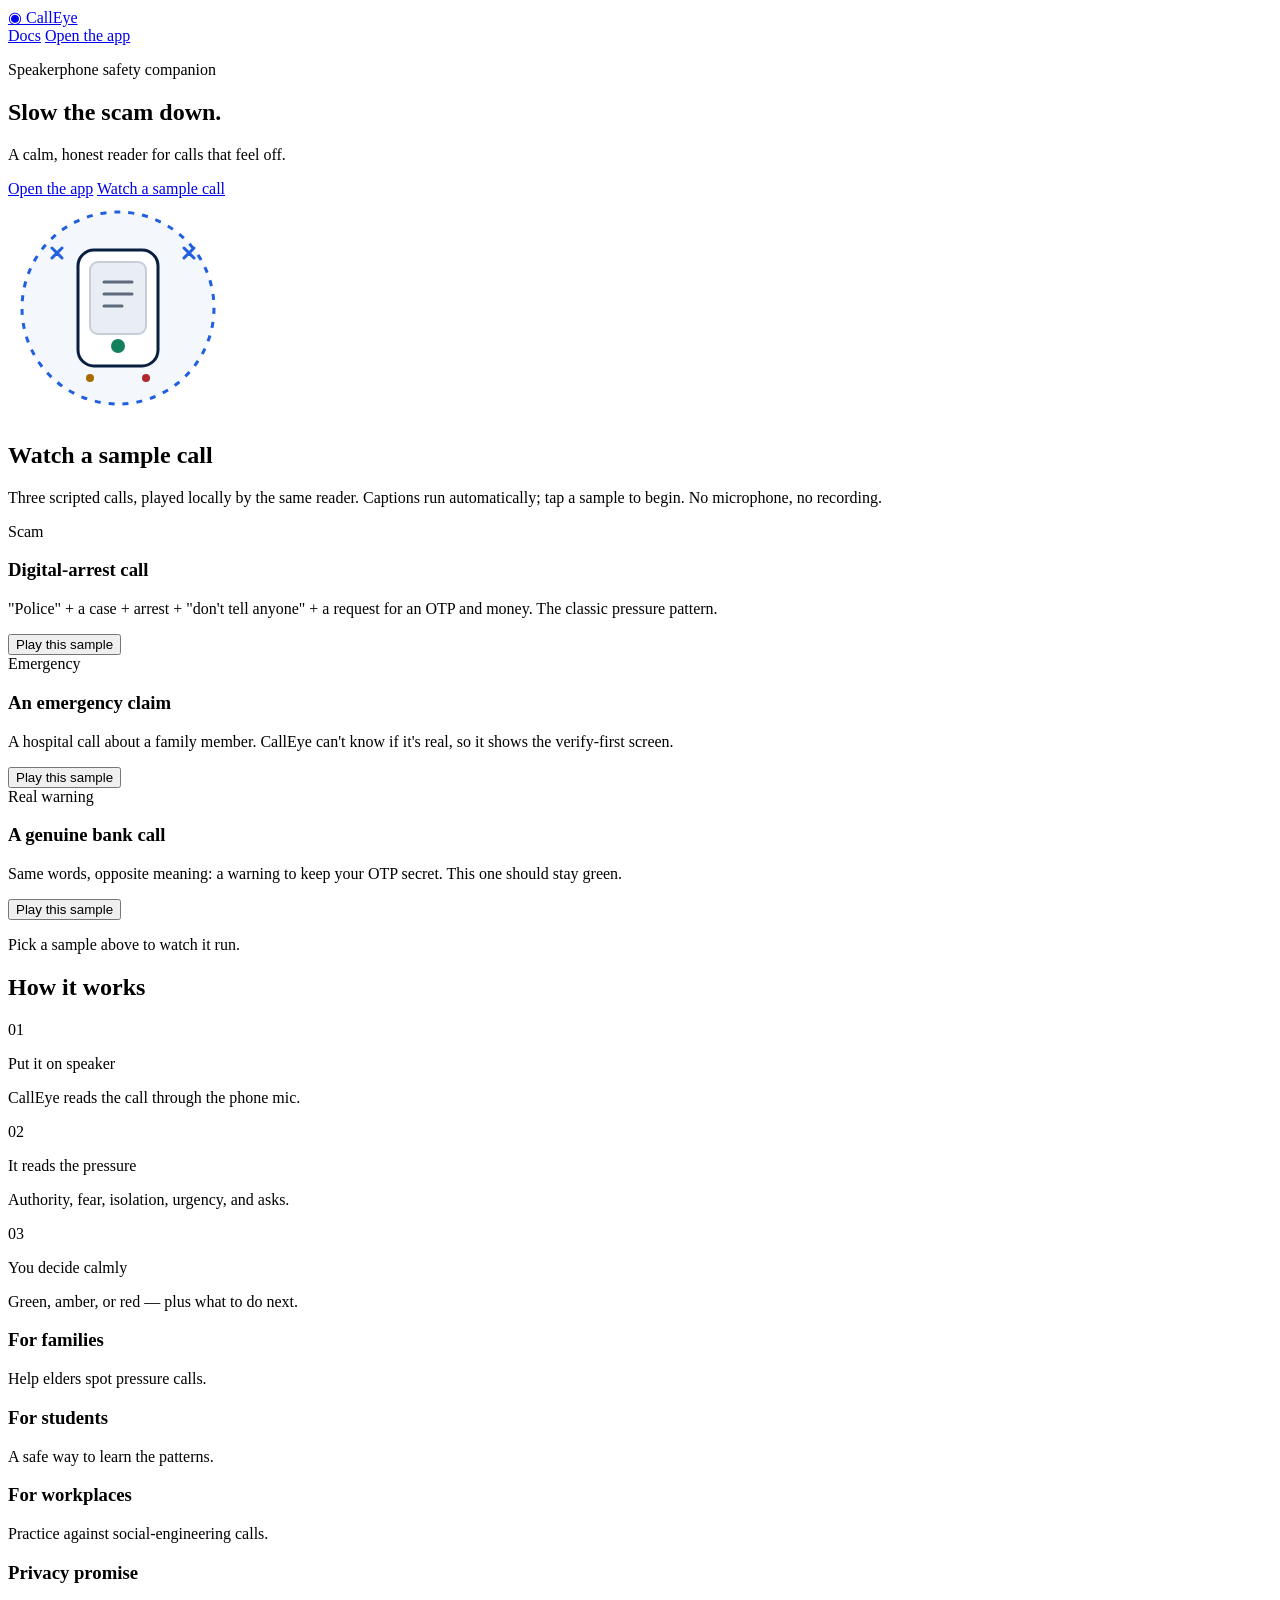
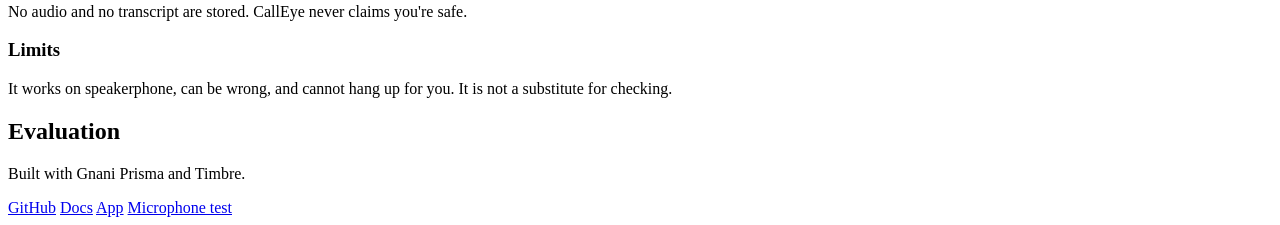
==== landing/index.html @ 00dca306 "refactor: restructure into api/model/web/landing/shared + Neon PG, monitor, auth - Move backend app/" ====
<!DOCTYPE html>
<html lang="en">
<head>
  <meta charset="UTF-8" />
  <meta name="viewport" content="width=device-width, initial-scale=1, viewport-fit=cover" />
  <title>CallEye — check the call before you act</title>

  <!-- Preview tags -->
  <meta name="description" content="CallEye listens to a call that feels off and tells you — in a calm colour — whether it shows scam signs." />
  <meta property="og:type" content="website" />
  <meta property="og:title" content="CallEye — check the call before you act" />
  <meta property="og:description" content="A calm, honest pressure-call reader. Slow the scam down." />
  <meta property="og:image" content="/assets/og-image.png" />
  <meta property="og:url" content="/" />
  <meta name="twitter:card" content="summary_large_image" />
  <meta name="twitter:title" content="CallEye" />
  <meta name="twitter:description" content="Calm, honest pressure-call scam reader." />
  <meta name="twitter:image" content="/assets/og-image.png" />

  <link rel="stylesheet" href="/shared/fonts.css" />
  <link rel="stylesheet" href="/shared/tokens.css" />
  <link rel="stylesheet" href="/styles.css" />
</head>
<body>
  <header class="topbar">
    <a class="brand" href="/" aria-label="CallEye home">
      <span class="logo-mark" aria-hidden="true">◉</span>
      <span class="logo-text">CallEye</span>
    </a>
    <div class="top-links">
      <a class="top-link" href="/docs">Docs</a>
      <a class="app-link" href="/app/" rel="noopener">Open the app</a>
    </div>
  </header>

  <main>
    <!-- Hero -->
    <section class="hero">
      <div class="hero-copy">
        <p class="eyebrow">Speakerphone safety companion</p>
        <h1>Slow the scam down.</h1>
        <p class="sub">A calm, honest reader for calls that feel off.</p>
        <div class="cta-row">
          <a class="btn-primary" href="/app/">Open the app</a>
          <a class="btn-ghost" href="#demo">Watch a sample call</a>
        </div>
      </div>
      <div class="hero-doodle">
        <img src="/shared/doodles/phone-doodle.svg" alt="" width="220" height="220" />
      </div>
    </section>

    <!-- Demo -->
    <section class="demo" id="demo">
      <div class="section-head">
        <h2>Watch a sample call</h2>
        <p>Three scripted calls, played locally by the same reader. Captions run
        automatically; tap a sample to begin. No microphone, no recording.</p>
      </div>
      <div class="demo-grid">
        <article class="sample" data-fixture="demo_digital_arrest">
          <div class="sample-tag tag-scam">Scam</div>
          <h3>Digital-arrest call</h3>
          <p>"Police" + a case + arrest + "don't tell anyone" + a request for an
          OTP and money. The classic pressure pattern.</p>
          <button class="run-sample">Play this sample</button>
        </article>
        <article class="sample" data-fixture="demo_emergency">
          <div class="sample-tag tag-amber">Emergency</div>
          <h3>An emergency claim</h3>
          <p>A hospital call about a family member. CallEye can't know if it's
          real, so it shows the verify-first screen.</p>
          <button class="run-sample">Play this sample</button>
        </article>
        <article class="sample" data-fixture="demo_genuine_bank">
          <div class="sample-tag tag-genuine">Real warning</div>
          <h3>A genuine bank call</h3>
          <p>Same words, opposite meaning: a warning to keep your OTP secret.
          This one should stay green.</p>
          <button class="run-sample">Play this sample</button>
        </article>
      </div>

      <div class="result-card" id="demoResult" aria-live="polite">
        <p class="result-empty">Pick a sample above to watch it run.</p>
      </div>
    </section>

    <!-- How it works -->
    <section class="how">
      <div class="section-head">
        <h2>How it works</h2>
      </div>
      <div class="steps">
        <div class="step">
          <span class="step-num">01</span>
          <p class="step-title">Put it on speaker</p>
          <p class="step-text">CallEye reads the call through the phone mic.</p>
        </div>
        <div class="step">
          <span class="step-num">02</span>
          <p class="step-title">It reads the pressure</p>
          <p class="step-text">Authority, fear, isolation, urgency, and asks.</p>
        </div>
        <div class="step">
          <span class="step-num">03</span>
          <p class="step-title">You decide calmly</p>
          <p class="step-text">Green, amber, or red — plus what to do next.</p>
        </div>
      </div>

      <div class="who-grid">
        <div class="who-card"><h3>For families</h3><p>Help elders spot pressure calls.</p></div>
        <div class="who-card"><h3>For students</h3><p>A safe way to learn the patterns.</p></div>
        <div class="who-card"><h3>For workplaces</h3><p>Practice against social-engineering calls.</p></div>
      </div>

      <div class="promise-grid">
        <div class="promise-card">
          <h3>Privacy promise</h3>
          <p>No audio and no transcript are stored. CallEye never claims you're safe.</p>
        </div>
        <div class="promise-card">
          <h3>Limits</h3>
          <p>It works on speakerphone, can be wrong, and cannot hang up for you. It
          is not a substitute for checking.</p>
        </div>
      </div>
    </section>

    <!-- Evaluation (only if a report exists) -->
    <section class="eval hidden" id="evalSection">
      <div class="section-head">
        <h2>Evaluation</h2>
      </div>
      <div id="evalBody" class="eval-body"></div>
    </section>
  </main>

  <footer class="site-footer">
    <p>Built with Gnani Prisma and Timbre.</p>
    <div class="footer-links">
      <a href="https://github.com/prrtsh0/CallEye" target="_blank" rel="noopener">GitHub</a>
      <a href="/docs">Docs</a>
      <a href="/app/" rel="noopener">App</a>
      <a href="/mic-test">Microphone test</a>
    </div>
  </footer>

  <script type="module" src="/app.js"></script>
</body>
</html>
---- shared/fonts.css ----
/* Fonts — loaded once, reused by both surfaces. */
@import url("https://fonts.googleapis.com/css2?family=Space+Grotesk:wght@400;500;600;700&family=Inter:wght@400;500;600;700&display=swap");
---- shared/tokens.css ----
/* CallEye design tokens — shared by the landing and the app. */
:root {
  /* palette */
  --navy-900: #091f40;
  --navy-800: #0d2b57;
  --blue: #1f5fe0;
  --blue-ink: #163f9e;
  --green: #12805c;
  --green-bg: #e5f4ed;
  --amber: #a96a00;
  --amber-bg: #f9efd9;
  --red: #b3272f;
  --red-bg: #fbeaea;

  /* neutrals */
  --bg: #e9edf4;
  --bg-alt: #f4f7fb;
  --card: #ffffff;
  --ink: #16283f;
  --muted: #5c6a7a;
  --line: #e1e6ee;
  --line-strong: #c6ceda;

  /* type */
  --font-sans: "Space Grotesk", -apple-system, BlinkMacSystemFont, "Segoe UI", Roboto, Helvetica, Arial, sans-serif;
  --font-body: "Inter", -apple-system, BlinkMacSystemFont, "Segoe UI", Roboto, Helvetica, Arial, sans-serif;

  /* shape */
  --radius: 14px;
  --radius-sm: 10px;
  --shadow: 0 1px 2px rgba(9, 31, 64, .06), 0 2px 8px rgba(9, 31, 64, .06);
}
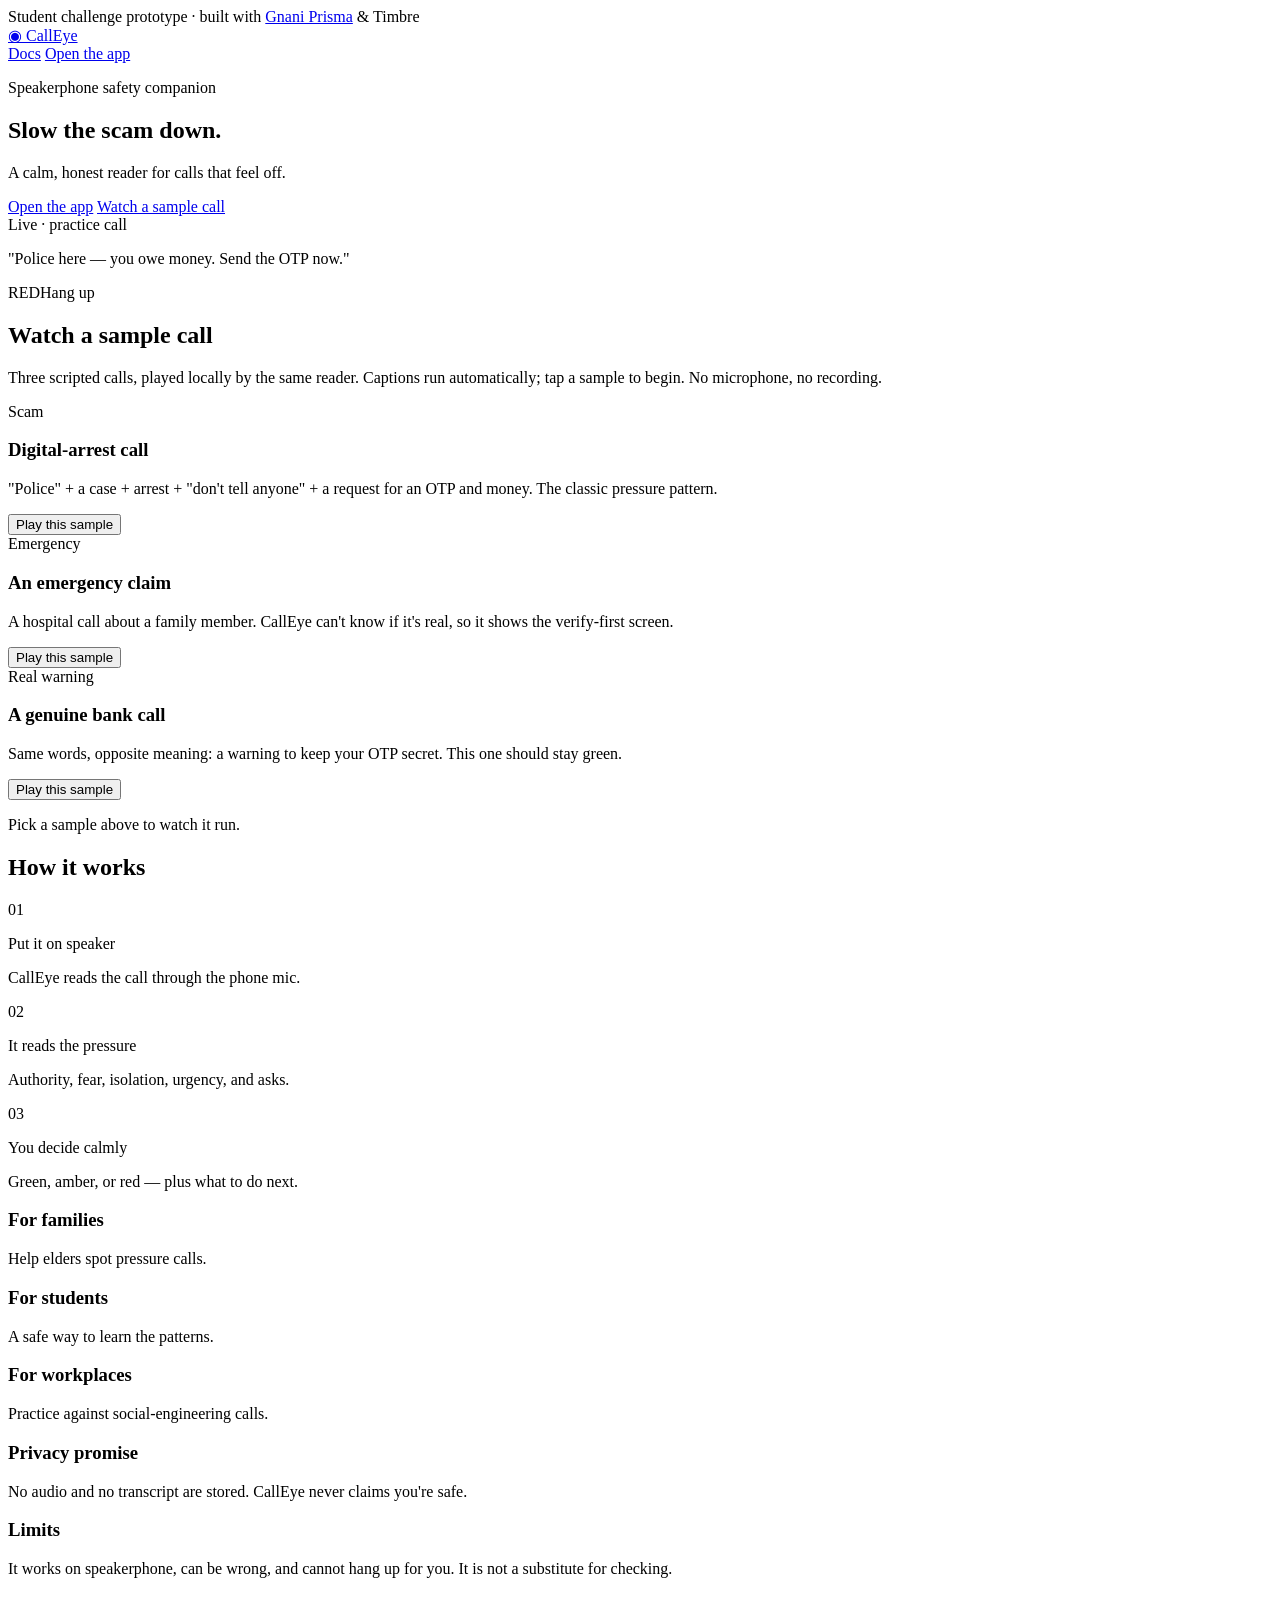
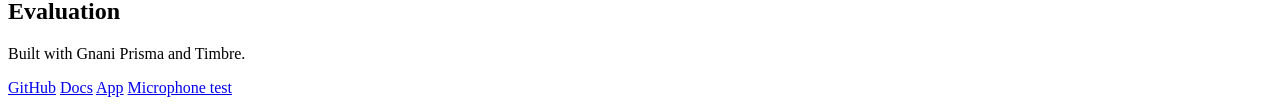
==== commit 60f4d36c: "feat-landing-render-inspired-redesign" ====
--- a/landing/index.html
+++ b/landing/index.html
@@ -22,6 +22,8 @@
   <link rel="stylesheet" href="/styles.css" />
 </head>
 <body>
+  <div class="announce">Student challenge prototype · built with <a href="https://gnani.ai" target="_blank" rel="noopener">Gnani Prisma</a> &amp; Timbre</div>
+
   <header class="topbar">
     <a class="brand" href="/" aria-label="CallEye home">
       <span class="logo-mark" aria-hidden="true">◉</span>
@@ -46,7 +48,14 @@
         </div>
       </div>
       <div class="hero-doodle">
-        <img src="/shared/doodles/phone-doodle.svg" alt="" width="220" height="220" />
+        <div class="phone" role="img" aria-label="CallEye shows a red verdict on a live speaker call">
+          <div class="phone-top"><span class="live-dot"></span> Live · practice call</div>
+          <div class="phone-call">
+            <p>"Police here — you owe money. Send the OTP now."</p>
+            <div class="meter"><span style="width:82%"></span></div>
+            <div class="verdict red"><span>RED</span><span class="pill">Hang up</span></div>
+          </div>
+        </div>
       </div>
     </section>
 
--- a/shared/tokens.css
+++ b/shared/tokens.css
@@ -1,10 +1,11 @@
-/* CallEye design tokens — shared by the landing and the app. */
+/* CallEye design tokens — Render-inspired light/minimal palette.
+   Semantic green/amber/red for verdicts are preserved. */
 :root {
-  /* palette */
-  --navy-900: #091f40;
-  --navy-800: #0d2b57;
-  --blue: #1f5fe0;
-  --blue-ink: #163f9e;
+  /* palette (neutrals + accent aligned to a modern SaaS look) */
+  --navy-900: #0a0a0a;
+  --navy-800: #18181b;
+  --blue: #2563eb;
+  --blue-ink: #1d4ed8;
   --green: #12805c;
   --green-bg: #e5f4ed;
   --amber: #a96a00;
@@ -13,20 +14,34 @@
   --red-bg: #fbeaea;
 
   /* neutrals */
-  --bg: #e9edf4;
-  --bg-alt: #f4f7fb;
+  --bg: #ffffff;
+  --bg-alt: #fafafa;
   --card: #ffffff;
-  --ink: #16283f;
-  --muted: #5c6a7a;
-  --line: #e1e6ee;
-  --line-strong: #c6ceda;
+  --ink: #0a0a0a;
+  --muted: #52525b;
+  --line: #e5e7eb;
+  --line-strong: #d4d4d8;
 
   /* type */
   --font-sans: "Space Grotesk", -apple-system, BlinkMacSystemFont, "Segoe UI", Roboto, Helvetica, Arial, sans-serif;
   --font-body: "Inter", -apple-system, BlinkMacSystemFont, "Segoe UI", Roboto, Helvetica, Arial, sans-serif;
 
   /* shape */
-  --radius: 14px;
-  --radius-sm: 10px;
-  --shadow: 0 1px 2px rgba(9, 31, 64, .06), 0 2px 8px rgba(9, 31, 64, .06);
+  --radius: 6px;
+  --radius-sm: 4px;
+  --shadow: 0 1px 2px rgba(0, 0, 0, .04), 0 1px 3px rgba(0, 0, 0, .06);
+
+  /* modern SaaS surface (landing) */
+  --ink-strong: #0a0a0a;
+  --ink-soft: #3f3f46;
+  --surface: #ffffff;
+  --surface-muted: #f4f4f5;
+  --line-soft: #e5e7eb;
+  --accent: #2563eb;
+  --accent-deep: #1d4ed8;
+  --accent-glow: #93c5fd;
+  --grid-line: rgba(0, 0, 0, .05);
+  --radius-lg: 12px;
+  --shadow-lg: 0 10px 30px -10px rgba(0, 0, 0, .15);
+  --container: 1120px;
 }
